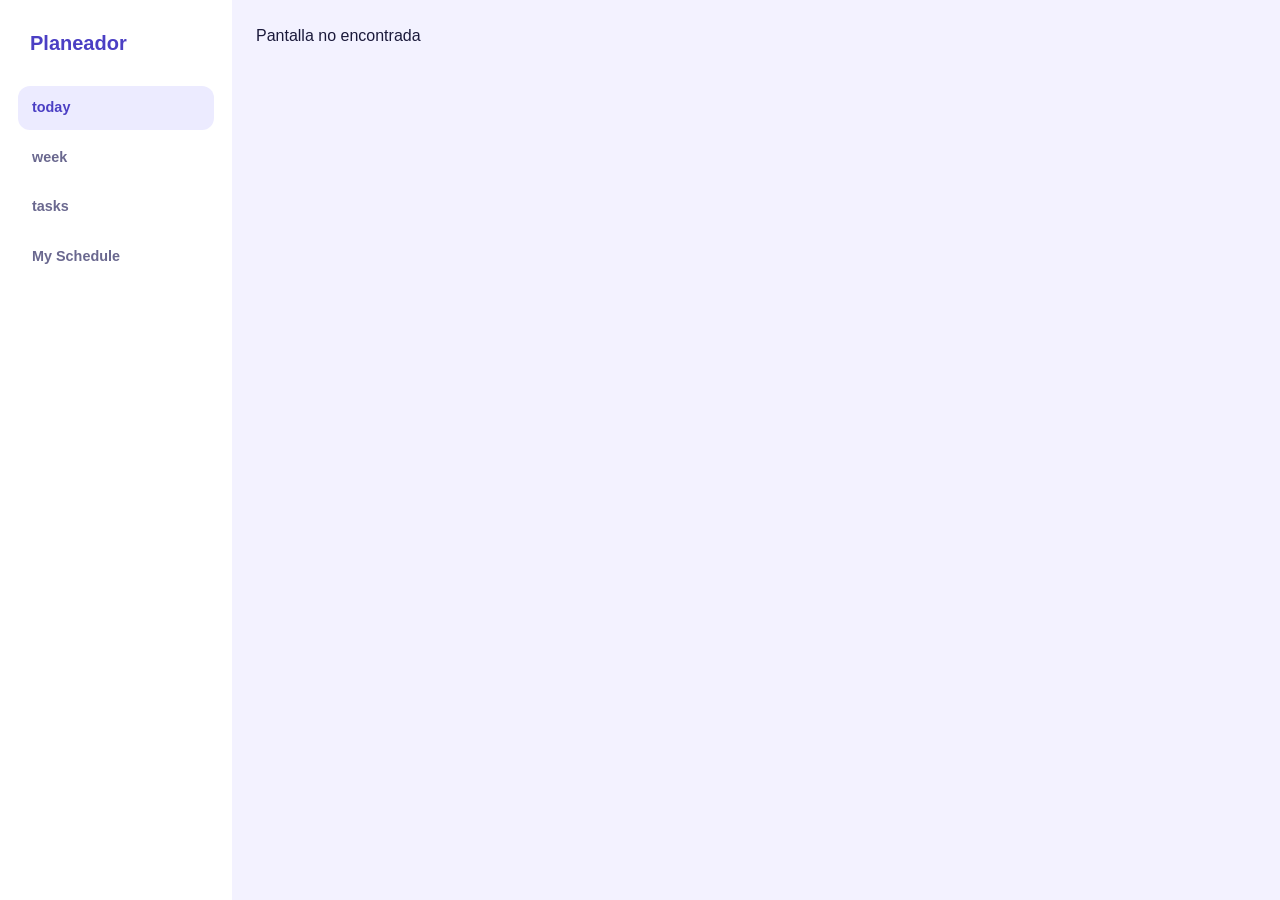
==== index.html @ 32e37a7e "feat: Add form modal new task" ====
<!DOCTYPE html>
<html lang="en">
<head>
    <meta charset="UTF-8">
    <meta name="viewport" content="width=device-width, initial-scale=1.0">
    <title>Kayros Planner</title>
      <link href="https://cdn.jsdelivr.net/npm/bootstrap@5.3.3/dist/css/bootstrap.min.css" rel="stylesheet">
      <link rel="stylesheet" href="css/theme.css">

</head>
<body>
    <div class="d-flex">
        <aside id="sidebar" class="sidebar d-none d-md-flex flex-column">  </aside>
            <main class="flex-grow-1 p-3 p-md-4 " id="content">
                <h1 class="h3 fw-bold">Hoy</h1>
                <div class="card text-secondary"></div>

            </main>
     

    </div>
    <nav id="bottom-nav" class="bottom-nav d-md-none"></nav>
<script src="https://cdn.jsdelivr.net/npm/bootstrap@5.3.3/dist/js/bootstrap.bundle.min.js"></script>
  <script type="module" src="js/main.js"></script>
</body>
</html>
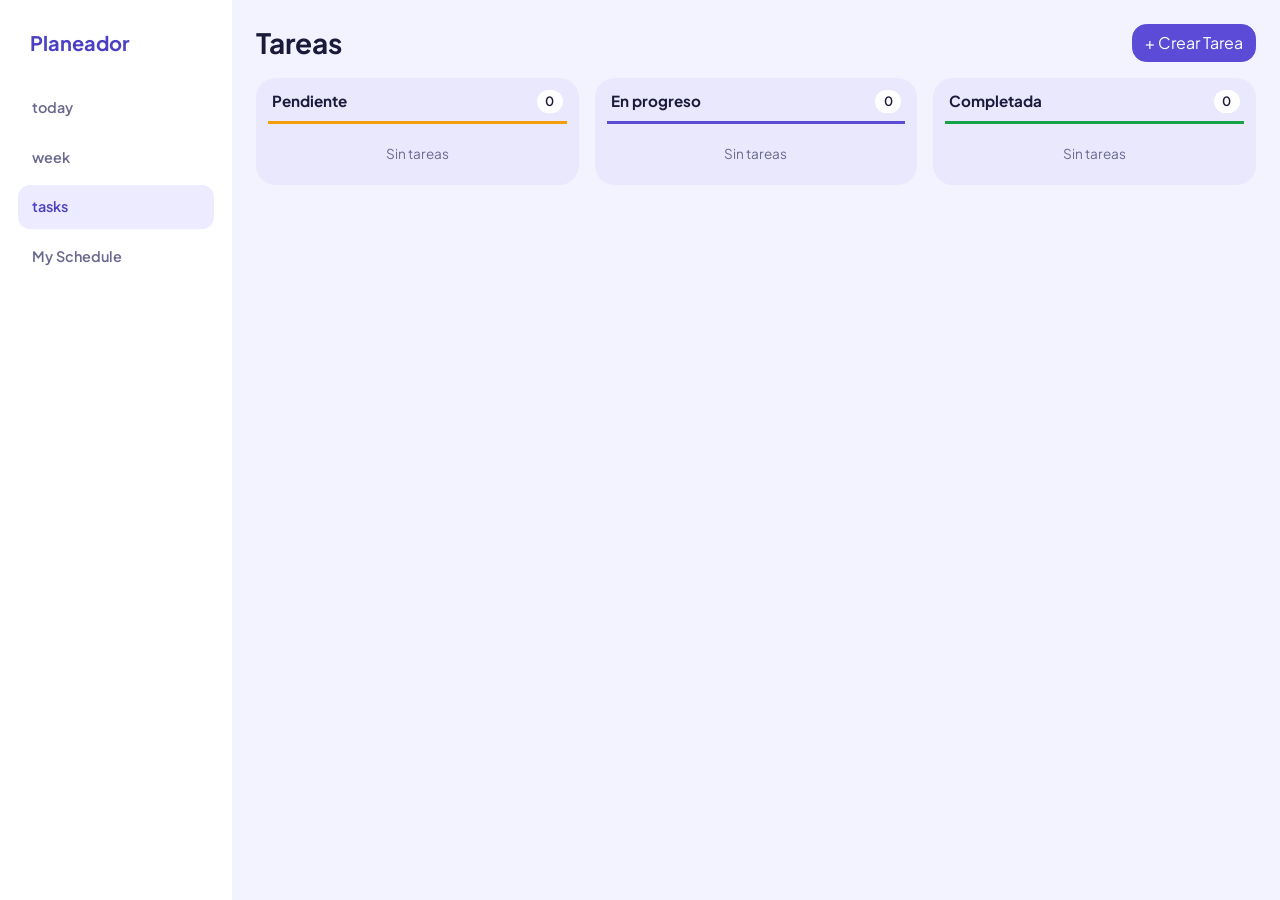
==== commit 99c33450: "feat: agregando readme" ====
--- a/index.html
+++ b/index.html
@@ -5,6 +5,8 @@
     <meta name="viewport" content="width=device-width, initial-scale=1.0">
     <title>Kayros Planner</title>
       <link href="https://cdn.jsdelivr.net/npm/bootstrap@5.3.3/dist/css/bootstrap.min.css" rel="stylesheet">
+      <link rel="stylesheet" href="https://cdn.jsdelivr.net/npm/bootstrap-icons@1.11.3/font/bootstrap-icons.min.css">
+      <link href="https://fonts.googleapis.com/css2?family=Plus+Jakarta+Sans:wght@400;500;600;700&display=swap" rel="stylesheet">
       <link rel="stylesheet" href="css/theme.css">
 
 </head>
--- a/css/theme.css
+++ b/css/theme.css
@@ -0,0 +1,4 @@
+@import "../css/base.css";
+@import "../css/board.css";
+@import "../css/tasks.css";
+@import "../css/layout.css";
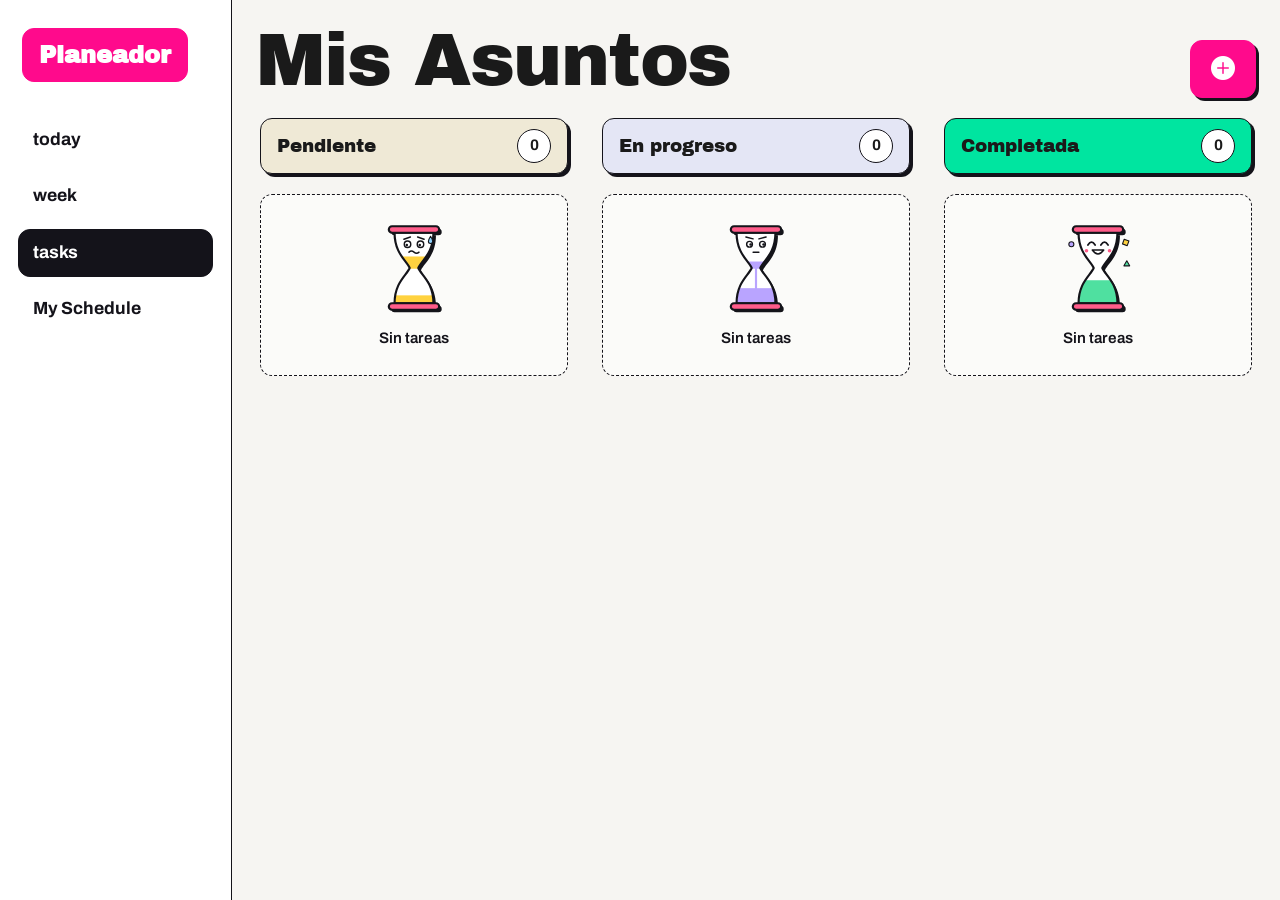
==== commit e602f70f: "update: Actualizando colores" ====
--- a/index.html
+++ b/index.html
@@ -22,6 +22,7 @@
 
     </div>
     <nav id="bottom-nav" class="bottom-nav d-md-none"></nav>
+        <div id="task-modal-container"></div>
 <script src="https://cdn.jsdelivr.net/npm/bootstrap@5.3.3/dist/js/bootstrap.bundle.min.js"></script>
   <script type="module" src="js/main.js"></script>
 </body>
--- a/css/theme.css
+++ b/css/theme.css
@@ -1,4 +1,8 @@
 @import "../css/base.css";
 @import "../css/board.css";
 @import "../css/tasks.css";
-@import "../css/layout.css";+@import "../css/layout.css";
+@import "../css/mascot.css";
+@import "../css/today.css";
+@import "../css/week.css";
+@import "../css/schedule.css";
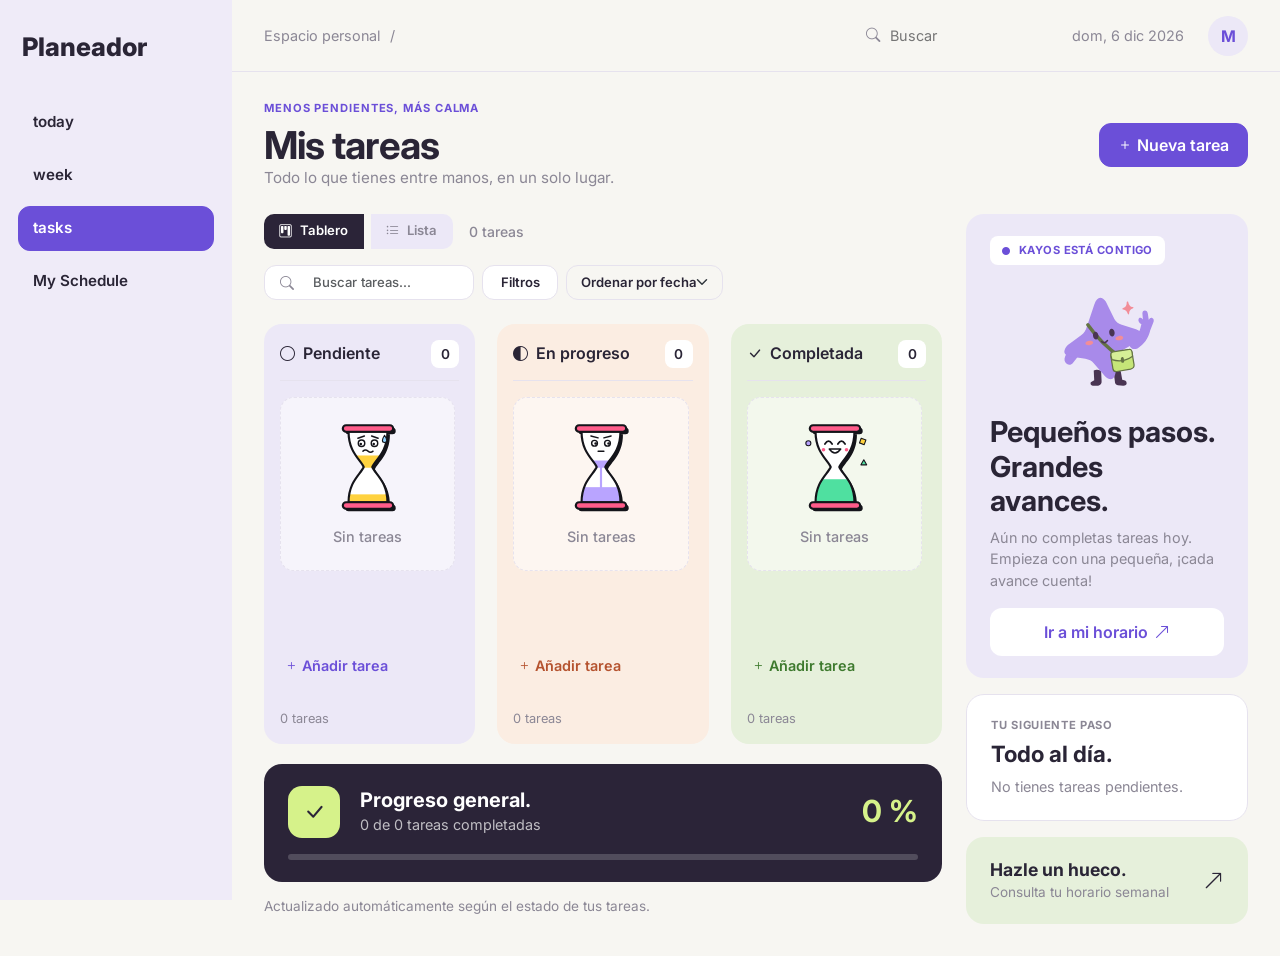
==== commit b445d6c4: "actualizando layout" ====
--- a/index.html
+++ b/index.html
@@ -1,29 +1,57 @@
 <!DOCTYPE html>
-<html lang="en">
+<html lang="es">
 <head>
     <meta charset="UTF-8">
     <meta name="viewport" content="width=device-width, initial-scale=1.0">
     <title>Kayros Planner</title>
-      <link href="https://cdn.jsdelivr.net/npm/bootstrap@5.3.3/dist/css/bootstrap.min.css" rel="stylesheet">
-      <link rel="stylesheet" href="https://cdn.jsdelivr.net/npm/bootstrap-icons@1.11.3/font/bootstrap-icons.min.css">
-      <link href="https://fonts.googleapis.com/css2?family=Plus+Jakarta+Sans:wght@400;500;600;700&display=swap" rel="stylesheet">
-      <link rel="stylesheet" href="css/theme.css">
 
+    <!-- Fuentes: preconnect acelera la conexión, y una sola fuente en vez de dos -->
+    <link rel="preconnect" href="https://fonts.googleapis.com">
+    <link rel="preconnect" href="https://fonts.gstatic.com" crossorigin>
+    <link href="https://fonts.googleapis.com/css2?family=Inter:wght@400;500;600;700;800&display=swap" rel="stylesheet">
+
+    <!-- Librerías -->
+<link href="https://cdn.jsdelivr.net/npm/bootstrap@5.3.3/dist/css/bootstrap.min.css" rel="stylesheet">
+<link rel="stylesheet" href="https://cdn.jsdelivr.net/npm/bootstrap-icons@1.11.3/font/bootstrap-icons.min.css">
+
+<!-- Core: siempre -->
+<link rel="stylesheet" href="css/core/tokens.css">
+<link rel="stylesheet" href="css/core/base.css">
+<link rel="stylesheet" href="css/core/components.css">
+<link rel="stylesheet" href="css/core/layout.css">
+<link rel="stylesheet" href="css/core/aside.css">
+<link rel="stylesheet" href="css/core/mascot.css">
 </head>
 <body>
-    <div class="d-flex">
-        <aside id="sidebar" class="sidebar d-none d-md-flex flex-column">  </aside>
-            <main class="flex-grow-1 p-3 p-md-4 " id="content">
-                <h1 class="h3 fw-bold">Hoy</h1>
-                <div class="card text-secondary"></div>
+<div class="app-shell">
+  <aside id="sidebar" class="sidebar d-none d-md-flex flex-column"></aside>
 
-            </main>
-     
+  <div class="app-main">
+    <header class="topbar">
+      <nav class="topbar-crumbs" aria-label="Ubicación">
+        <span>Espacio personal</span>
+        <span class="topbar-sep">/</span>
+        <strong id="topbar-title">Mis tareas</strong>
+      </nav>
 
-    </div>
+      <div class="topbar-tools">
+        <label class="topbar-search">
+          <i class="bi bi-search"></i>
+          <input type="search" placeholder="Buscar" aria-label="Buscar" />
+        </label>
+        <span class="topbar-date" id="topbar-date"></span>
+        <span class="topbar-avatar">M</span>
+      </div>
+    </header>
+
+    <main class="content" id="content"></main>
+  </div>
+</div>
+
     <nav id="bottom-nav" class="bottom-nav d-md-none"></nav>
-        <div id="task-modal-container"></div>
-<script src="https://cdn.jsdelivr.net/npm/bootstrap@5.3.3/dist/js/bootstrap.bundle.min.js"></script>
-  <script type="module" src="js/main.js"></script>
+    <div id="task-modal-container"></div>
+
+    <script src="https://cdn.jsdelivr.net/npm/bootstrap@5.3.3/dist/js/bootstrap.bundle.min.js"></script>
+    <script type="module" src="js/main.js"></script>
 </body>
 </html>
--- a/css/core/tokens.css
+++ b/css/core/tokens.css
@@ -0,0 +1,37 @@
+/* ===== Tokens (paleta de la captura) ===== */
+:root {
+  --ink: #2A2536;
+  --paper: #FFFFFF;
+  --sky: #F7F6F2;
+  --side: #EFEBF8;
+  --muted: #8B8795;
+
+  --accent: #6B4FD8;
+  --accent-dark: #5A3FC4;
+  --accent-soft: rgba(107, 79, 216, 0.18);
+
+  --todo: #ECE8F7;
+  --doing: #FBEDE2;
+  --done: #E6F0DB;
+  --lime: #D6F28A;
+  --dark: #2B2438;
+
+  --hot: var(--accent);
+  --late: #C2452D;
+  --late-soft: #FBE3DC;
+
+  --line: #E6E2EE;
+  --bw: 1px;
+  --r: 14px;
+  --shadow: none;
+  --shadow-lg: 0 8px 24px rgba(42, 37, 54, 0.10);
+  --font-head: "Inter", system-ui, -apple-system, "Segoe UI", sans-serif;
+
+  --bs-primary: #6B4FD8;
+  --bs-primary-rgb: 107, 79, 216;
+  --bs-body-bg: #F7F6F2;
+  --bs-body-color: #2A2536;
+  --bs-body-font-family: "Inter", system-ui, -apple-system, "Segoe UI", sans-serif;
+  --bs-border-color: #E6E2EE;
+  --bs-border-radius: 12px;
+}
--- a/css/core/base.css
+++ b/css/core/base.css
@@ -0,0 +1,12 @@
+:focus-visible { outline: 2px solid var(--accent) !important; outline-offset: 3px; }
+
+/* ===== Base ===== */
+body { font-family: var(--font-head); color: var(--ink); background: var(--sky); }
+
+/* ===== Títulos ===== */
+h1, .h1, .h3 { font-family: var(--font-head); font-weight: 700; letter-spacing: -0.02em; line-height: 1.15; }
+h1.h3 { font-size: clamp(1.9rem, 3.5vw, 2.5rem); }
+
+@media (prefers-reduced-motion: reduce) {
+  * { transition: none !important; animation: none !important; }
+}
--- a/css/core/components.css
+++ b/css/core/components.css
@@ -0,0 +1,129 @@
+/* ===== Botones ===== */
+.btn {
+  --bs-btn-border-width: var(--bw);
+  --bs-btn-border-radius: 12px;
+  --bs-btn-font-weight: 600;
+  --bs-btn-padding-x: 1.1rem;
+  --bs-btn-padding-y: 0.55rem;
+  box-shadow: none;
+  transition: background-color 0.15s, transform 0.12s, box-shadow 0.15s;
+}
+.btn:hover { transform: translateY(-1px); box-shadow: var(--shadow-lg); }
+.btn:active { transform: none !important; box-shadow: none !important; }
+
+.btn-primary {
+  --bs-btn-color: #fff;
+  --bs-btn-bg: var(--accent);
+  --bs-btn-border-color: var(--accent);
+  --bs-btn-hover-color: #fff;
+  --bs-btn-hover-bg: var(--accent-dark);
+  --bs-btn-hover-border-color: var(--accent-dark);
+  --bs-btn-active-color: #fff;
+  --bs-btn-active-bg: var(--accent-dark);
+  --bs-btn-active-border-color: var(--accent-dark);
+}
+.btn-primary i { color: #fff; }
+
+.btn-outline-secondary {
+  --bs-btn-color: var(--ink);
+  --bs-btn-bg: var(--paper);
+  --bs-btn-border-color: var(--line);
+  --bs-btn-hover-color: var(--ink);
+  --bs-btn-hover-bg: var(--sky);
+  --bs-btn-hover-border-color: var(--line);
+  --bs-btn-active-color: var(--ink);
+  --bs-btn-active-bg: var(--sky);
+  --bs-btn-active-border-color: var(--line);
+}
+.btn-close { opacity: 0.6; border-radius: 8px; }
+.btn-close:hover { opacity: 1; background-color: var(--sky); }
+
+/* ===== Tarjetas ===== */
+.card {
+  padding: 1.25rem;
+  border: var(--bw) solid var(--line);
+  border-radius: var(--r);
+  background: var(--paper);
+  box-shadow: var(--shadow);
+}
+
+/* ===== Modal ===== */
+.modal-title { font-family: var(--font-head); font-weight: 700; font-size: 1.25rem !important; }
+.modal-content { border: var(--bw) solid var(--line); border-radius: 18px; box-shadow: var(--shadow-lg); }
+.modal-header { border-bottom: var(--bw) solid var(--line); }
+.modal-footer { border-top: var(--bw) solid var(--line); }
+.modal-backdrop { --bs-backdrop-bg: #2A2536; --bs-backdrop-opacity: 0.35; }
+.modal.fade .modal-dialog { transform: translateY(12px); }
+.modal.show .modal-dialog { transform: none; }
+
+/* ===== Formularios ===== */
+.form-label { font-weight: 600; font-size: 0.9rem; color: var(--ink); }
+.form-control, .form-select {
+  border: var(--bw) solid var(--line);
+  border-radius: 12px;
+  font-weight: 500;
+  padding: 0.6rem 0.85rem;
+  transition: box-shadow 0.12s, border-color 0.12s;
+}
+.form-control:focus, .form-select:focus { border-color: var(--accent); box-shadow: 0 0 0 3px var(--accent-soft); }
+.form-control.is-invalid, .form-select.is-invalid,
+.was-validated .form-control:invalid, .was-validated .form-select:invalid { border-color: var(--late); background-image: none; padding-right: 0.75rem; }
+.form-control.is-valid, .form-select.is-valid,
+.was-validated .form-control:valid, .was-validated .form-select:valid { border-color: var(--line); background-image: none; }
+.invalid-feedback, .text-danger { color: var(--late) !important; font-weight: 600; }
+
+/* ===== Tarjeta de progreso ===== */
+
+/* ===== Franja oscura de progreso ===== */
+.progress-card {
+  display: flex;
+  align-items: center;
+  flex-wrap: wrap;
+  gap: 16px 20px;
+  margin-top: 20px;
+  padding: 22px 24px;
+  border-radius: 18px;
+  background: var(--dark);
+  color: #fff;
+}
+
+.progress-check {
+  width: 52px;
+  height: 52px;
+  display: grid;
+  place-items: center;
+  border-radius: 14px;
+  background: var(--lime);
+  color: var(--dark);
+  font-size: 1.4rem;
+  flex-shrink: 0;
+}
+
+
+.progress-text { flex: 1; min-width: 180px; }
+.progress-text h3 { margin: 0; font-size: 1.25rem; font-weight: 700; color: #fff; }
+.progress-text p { margin: 2px 0 0; font-size: 0.9rem; opacity: 0.7; }
+
+
+.progress-pct {
+  font-size: 1.9rem;
+  font-weight: 700;
+  color: var(--lime);
+}
+
+
+.progress-bar {
+  width: 100%;
+  height: 6px;
+  border-radius: 999px;
+  background: rgba(255, 255, 255, 0.18);
+  overflow: hidden;
+}
+
+.progress-bar span {
+  display: block;
+  height: 100%;
+  border-radius: 999px;
+  background: var(--lime);
+}
+
--- a/css/core/layout.css
+++ b/css/core/layout.css
@@ -0,0 +1,260 @@
+/* ===== Menú lateral (escritorio) ===== */
+.sidebar {
+  width: 232px;
+  flex: none;
+  min-height: 100vh;
+  padding: 28px 18px;
+  background: var(--side);
+  border-right: none;
+  gap: 8px;
+}
+
+.brand {
+  align-self: flex-start;
+  display: flex;
+  align-items: center;
+  gap: 8px;
+  margin: 0 0 26px 4px;
+  padding: 0;
+  font-family: var(--font-head);
+  font-size: 1.6rem;
+  font-weight: 800;
+  color: var(--ink);
+  background: transparent;
+  border: none;
+}
+
+.menu-link {
+  display: flex;
+  align-items: center;
+  gap: 10px;
+  padding: 10px 14px;
+  border: 1px solid transparent;
+  border-radius: 12px;
+  color: var(--ink);
+  font-size: 0.95rem;
+  font-weight: 600;
+  text-decoration: none;
+  transition: background 0.12s;
+}
+
+.menu-link:hover {
+  background: rgba(107, 79, 216, 0.08);
+  border-color: transparent;
+}
+
+.menu-link.active {
+  background: var(--accent);
+  color: #fff;
+  border-color: var(--accent);
+}
+
+/* ===== Barra inferior (móvil) ===== */
+.bottom-nav {
+  position: fixed;
+  left: 0;
+  right: 0;
+  bottom: 0;
+  display: flex;
+  gap: 6px;
+  padding: 8px 10px 14px;
+  background: var(--paper);
+  border-top: 1px solid var(--line);
+}
+
+.bottom-link {
+  flex: 1;
+  padding: 9px 0;
+  border: 2px solid transparent;
+  border-radius: 12px;
+  color: var(--ink);
+  font-size: 0.8rem;
+  font-weight: 600;
+  text-align: center;
+  text-decoration: none;
+}
+
+.bottom-link.active {
+  background: var(--accent);
+  color: #fff;
+}
+
+/* ===== Contenido principal ===== */
+.content {
+  min-width: 0;
+  padding-bottom: 90px !important;
+}
+
+@media (min-width: 768px) {
+  .content {
+    padding-bottom: 2rem !important;
+  }
+}
+
+/* ===== Encabezado de página ===== */
+.page-eyebrow {
+  display: block;
+  margin-bottom: 6px;
+  font-size: 0.7rem;
+  font-weight: 700;
+  letter-spacing: 0.08em;
+  color: var(--accent);
+}
+
+.page-title {
+  font-family: var(--font-head);
+  font-size: 2.4rem;
+  font-weight: 700;
+  letter-spacing: -0.02em;
+  color: var(--ink);
+}
+
+.page-subtitle {
+  font-size: 0.95rem;
+  color: var(--muted);
+}
+
+.planner-grid,
+.planner-main,
+.planner-aside {
+  min-width: 0;
+  max-width: 100%;
+}
+.app-shell {
+  display: grid;
+  grid-template-columns: auto minmax(0, 1fr);
+  min-height: 100vh;
+}
+
+.app-shell > .sidebar {
+  position: sticky;
+  top: 0;
+  height: 100vh;
+  overflow-y: auto;
+}
+
+.app-main {
+  display: flex;
+  flex-direction: column;
+  min-width: 0;
+}
+
+.topbar {
+  position: sticky;
+  top: 0;
+  z-index: 5;
+  display: flex;
+  justify-content: space-between;
+  align-items: center;
+  gap: 16px;
+  height: 72px;
+  padding: 0 32px;
+  background: var(--sky);
+  border-bottom: var(--bw) solid var(--line);
+}
+
+.topbar-crumbs {
+  display: flex;
+  align-items: center;
+  gap: 10px;
+  font-size: 0.9rem;
+  color: var(--muted);
+}
+
+.topbar-crumbs strong {
+  color: var(--ink);
+  font-weight: 600;
+}
+
+.topbar-tools {
+  display: flex;
+  align-items: center;
+  gap: 24px;
+}
+
+.topbar-search {
+  display: flex;
+  align-items: center;
+  gap: 8px;
+  color: var(--muted);
+  font-size: 0.9rem;
+}
+
+.topbar-search input {
+  border: none;
+  background: transparent;
+  outline: none;
+  color: var(--ink);
+  width: 160px;
+}
+
+.topbar-date {
+  font-size: 0.9rem;
+  color: var(--muted);
+}
+
+.topbar-avatar {
+  display: grid;
+  place-items: center;
+  width: 40px;
+  height: 40px;
+  border-radius: 50%;
+  background: var(--todo);
+  color: var(--accent);
+  font-weight: 700;
+}
+
+.content {
+  min-width: 0;
+  padding: 28px 32px;
+}
+
+@media (max-width: 767px) {
+  .app-shell { grid-template-columns: minmax(0, 1fr); }
+  .app-shell > .sidebar { display: none; }
+  .topbar { padding: 0 16px; }
+  .topbar-search,
+  .topbar-date { display: none; }
+  .content { padding: 20px 16px 100px; }
+}
+
+.app-shell > .content {
+  min-width: 0;
+  padding: 28px 32px;
+}
+
+@media (max-width: 767px) {
+  .app-shell { grid-template-columns: minmax(0, 1fr); }
+  .app-shell > .sidebar { display: none; }
+  .app-shell > .content { padding: 20px 16px 100px; }
+}
+.page-header {
+  flex-wrap: wrap;
+  gap: 16px;
+}
+
+.page-header .btn {
+  white-space: nowrap;
+  flex-shrink: 0;
+}
+
+/* Móvil: sin sidebar, el bottom-nav reemplaza la navegación */
+@media (max-width: 767px) {
+  .app-shell {
+    grid-template-columns: minmax(0, 1fr);
+  }
+
+  .app-shell > .sidebar {
+    display: none;
+  }
+
+  .app-shell > .planner-aside {
+    grid-column: 1;
+  }
+}
+
+@media (max-width: 767px) {
+  .app-shell > .content {
+    padding: 20px 16px 100px;
+  }
+}
--- a/css/core/aside.css
+++ b/css/core/aside.css
@@ -0,0 +1,120 @@
+/* =========================================================
+   ASIDE: tarjetas de Kayos (sin posición, la define la página)
+   ========================================================= */
+
+.planner-aside {
+  display: flex;
+  flex-direction: column;
+  gap: 16px;
+  min-width: 0;
+}
+
+.aside-card {
+  padding: 22px 24px;
+  border-radius: 18px;
+  border: 1px solid var(--line);
+  background: var(--paper);
+  color: var(--ink);
+  text-decoration: none;
+}
+
+.aside-card h3 {
+  margin: 0 0 8px;
+  font-family: var(--font-head);
+  font-size: 1.4rem;
+  font-weight: 700;
+  line-height: 1.2;
+  color: var(--ink);
+}
+
+.aside-card p {
+  margin: 0;
+  font-size: 0.9rem;
+  color: var(--muted);
+}
+
+.aside-card--kayos {
+  background: var(--todo);
+  border: none;
+}
+
+.aside-card--kayos h3 {
+  font-size: 1.8rem;
+  margin-top: 14px;
+}
+
+.aside-kayos-figure {
+  display: flex;
+  justify-content: center;
+  align-items: center;
+  margin: 18px 0 6px;
+}
+
+.aside-kayos-figure img,
+.aside-kayos-figure svg {
+  width: 118px;
+  height: auto;
+  display: block;
+}
+
+.aside-badge {
+  display: inline-flex;
+  align-items: center;
+  gap: 8px;
+  padding: 6px 12px;
+  border-radius: 8px;
+  background: var(--paper);
+  color: var(--accent);
+  font-size: 0.7rem;
+  font-weight: 700;
+  letter-spacing: 0.04em;
+}
+
+.aside-badge i {
+  font-size: 0.5rem;
+}
+
+.aside-btn {
+  display: flex;
+  justify-content: center;
+  align-items: center;
+  gap: 6px;
+  margin-top: 16px;
+  padding: 12px;
+  border-radius: 12px;
+  background: var(--paper);
+  color: var(--accent);
+  font-weight: 600;
+  text-decoration: none;
+}
+
+.aside-label {
+  display: block;
+  margin-bottom: 8px;
+  font-size: 0.7rem;
+  font-weight: 700;
+  letter-spacing: 0.06em;
+  color: var(--muted);
+}
+
+.aside-card--hole {
+  display: flex;
+  justify-content: space-between;
+  align-items: center;
+  background: var(--done);
+  border: none;
+}
+
+.aside-card--hole h3 {
+  font-size: 1.1rem;
+  margin: 0 0 2px;
+}
+
+.aside-card--hole p {
+  font-size: 0.85rem;
+}
+
+.aside-card--hole i {
+  font-size: 1.3rem;
+  color: var(--ink);
+}
--- a/css/core/mascot.css
+++ b/css/core/mascot.css
@@ -0,0 +1,61 @@
+/* ===== Kai ===== */
+.kai { display: block; overflow: visible; }
+
+/* Animación de carga: la arena baja, Kai flota */
+.kai--loading { animation: kai-bob 1.6s ease-in-out infinite; }
+.kai--loading .kai-top,
+.kai--loading .kai-bottom {
+  transform-box: fill-box;
+  transform-origin: 50% 100%;
+}
+.kai--loading .kai-top    { animation: kai-top 2.4s ease-in-out infinite; }
+.kai--loading .kai-bottom { animation: kai-bottom 2.4s ease-in-out infinite; }
+.kai--loading .kai-stream { animation: kai-stream 2.4s linear infinite; }
+
+@keyframes kai-bob    { 50% { transform: translateY(-6px); } }
+@keyframes kai-top    { 0% { transform: scaleY(1); }   85%, 100% { transform: scaleY(0); } }
+@keyframes kai-bottom { 0% { transform: scaleY(0.08); } 85%, 100% { transform: scaleY(1); } }
+@keyframes kai-stream { 0%, 85% { opacity: 1; } 90%, 100% { opacity: 0; } }
+
+/* ===== Overlay de carga ===== */
+.kp-loader {
+  position: fixed;
+  inset: 0;
+  z-index: 2000;
+  display: grid;
+  place-items: center;
+  background: rgba(42, 37, 54, 0.35);
+}
+.kp-loader[hidden] { display: none; }
+
+.kp-loader__box {
+  min-width: 240px;
+  padding: 26px 38px 22px;
+  text-align: center;
+  background: var(--paper);
+  border: var(--bw) solid var(--line);
+  border-radius: 18px;
+  box-shadow: var(--shadow-lg);
+  animation: kp-pop 0.18s ease-out;
+}
+.kp-loader__mascot { display: grid; place-items: center; }
+.kp-loader__text {
+  margin: 10px 0 0;
+  font-family: var(--font-head);
+  font-size: 1.05rem;
+  font-weight: 600;
+}
+@keyframes kp-pop { from { transform: translateY(10px); opacity: 0; } }
+
+body.kp-loading { overflow: hidden; }
+
+/* ===== Mascota en el logo del menú ===== */
+.brand .kai { width: 22px; height: auto; }
+
+@media (prefers-reduced-motion: reduce) {
+  .kai--loading,
+  .kai--loading .kai-top,
+  .kai--loading .kai-bottom,
+  .kai--loading .kai-stream,
+  .kp-loader__box { animation: none; }
+}
